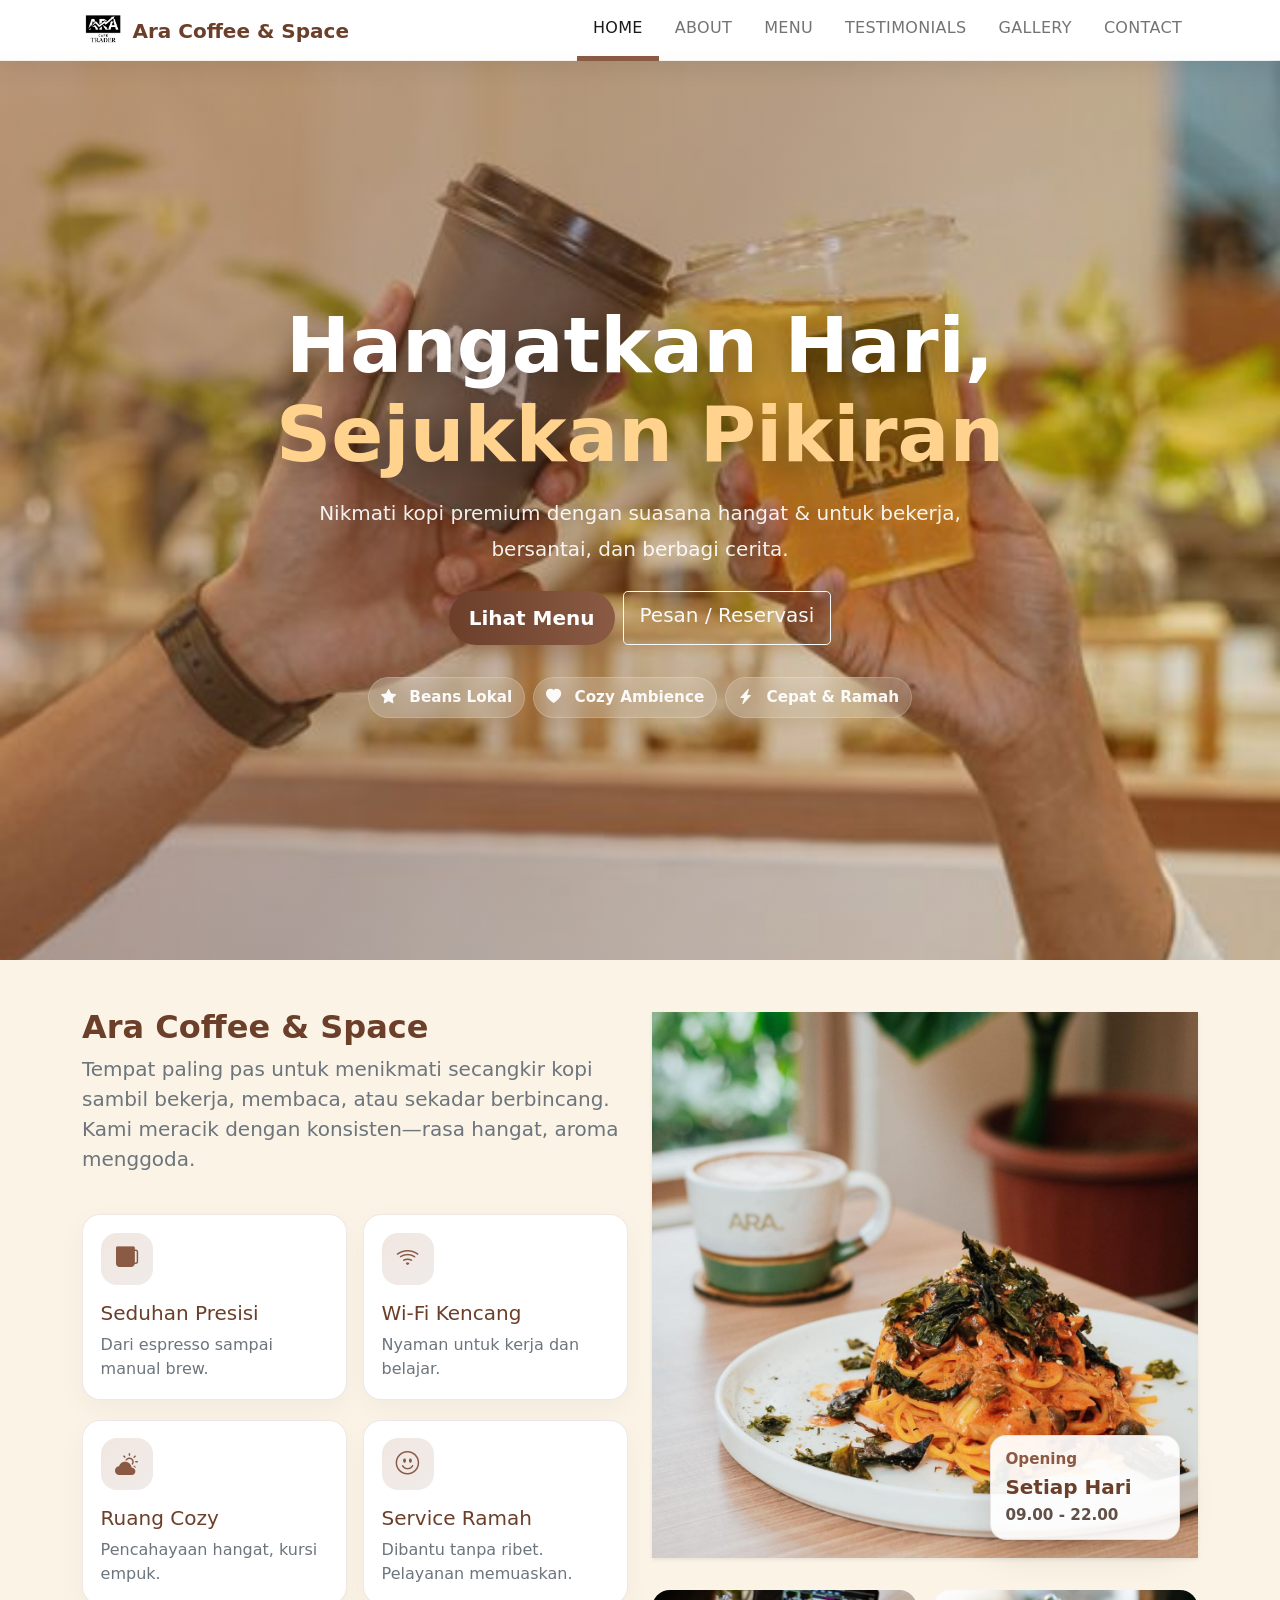
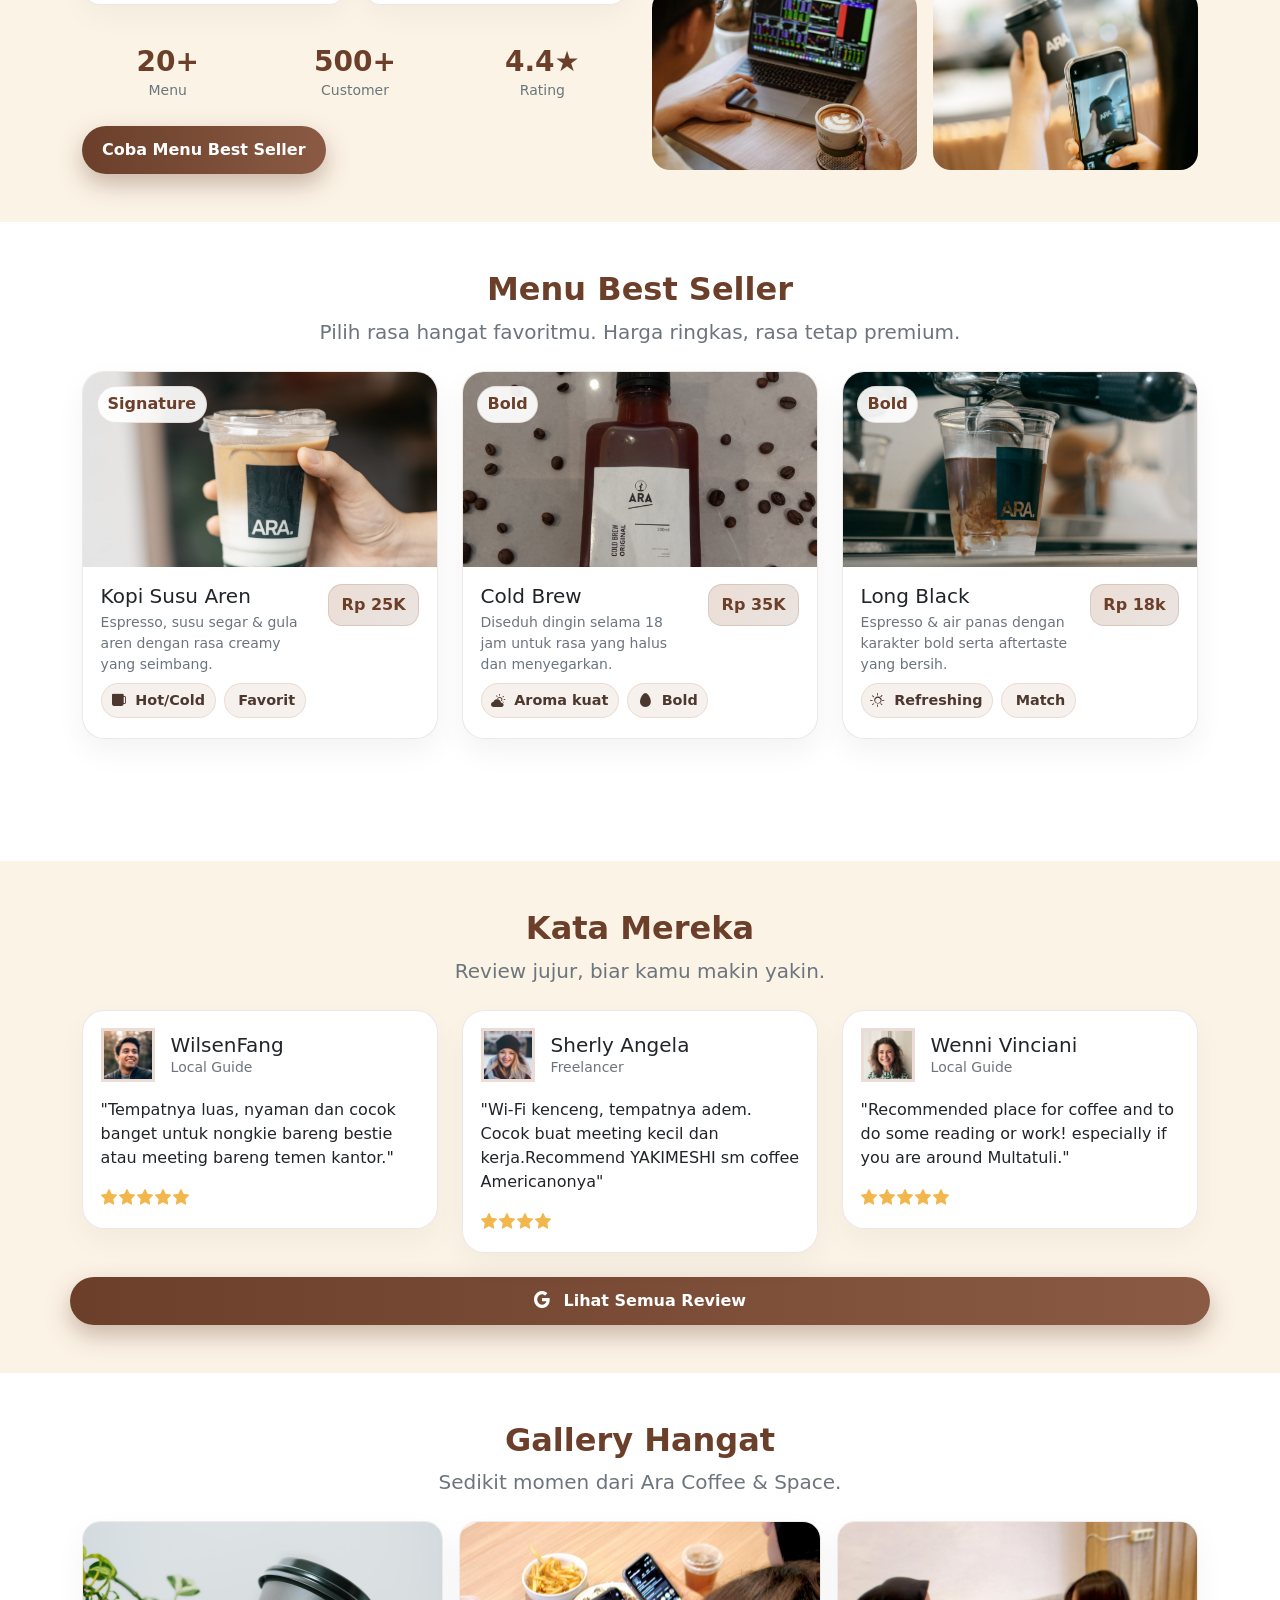
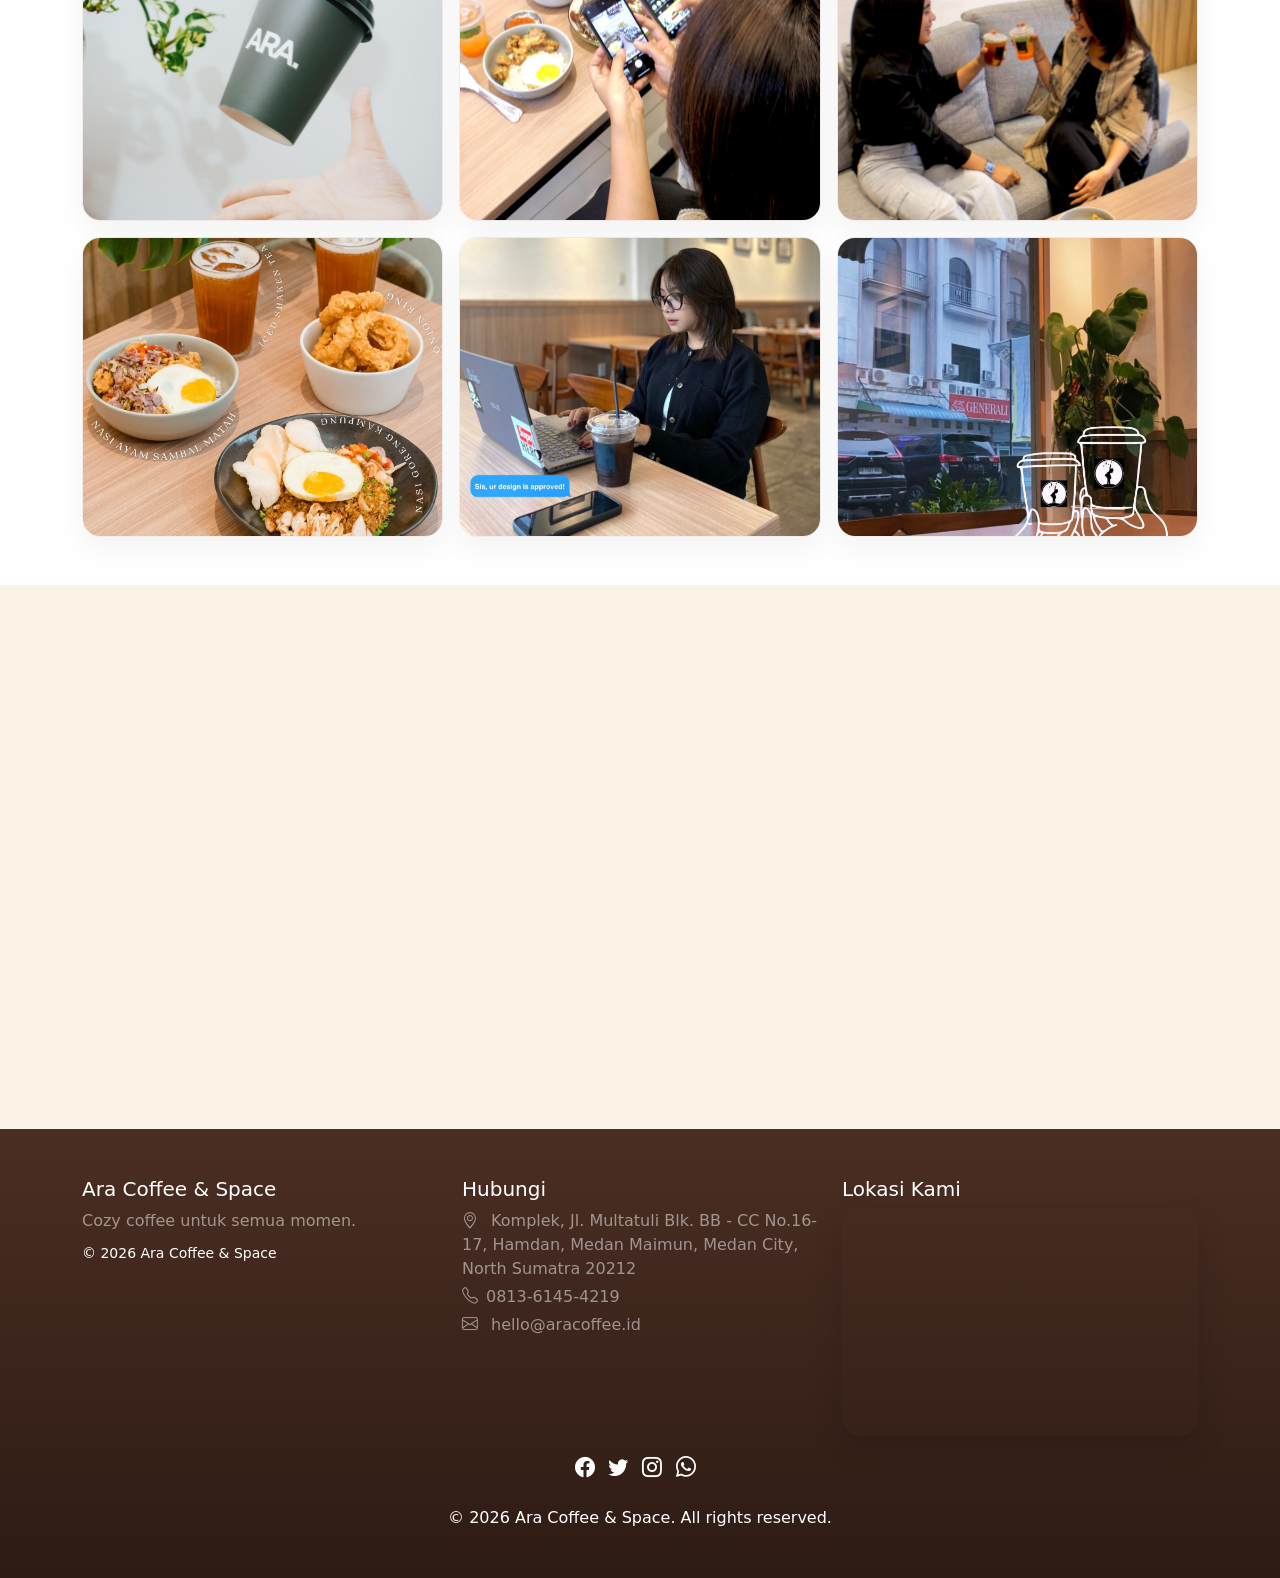
==== index.html @ 76cd6b34 "Initial commit" ====
<!DOCTYPE html>
<html lang="id">
<head>
  <meta charset="UTF-8" />
  <meta name="viewport" content="width=device-width, initial-scale=1.0" />
  <title>Ara Coffee & Space | Cozy Coffee & Space</title>

  <link rel="stylesheet" href="css/bootstrap.css" />
  <link rel="stylesheet" href="css/style.css" />
  <link rel="icon" href="img/logo.jpeg" type="image/png" />
  <link rel="stylesheet" href="font/bootstrap-icons.css" />
  <link rel="stylesheet" href="css/aos.css" />
</head>

<body data-bs-spy="scroll" data-bs-target="#navbarNav" data-bs-offset="74" tabindex="0">
  <nav class="navbar navbar-expand-md navbar-light bg-light fixed-top py-2 py-md-0" id="main-navbar">
    <div class="container">
      <a class="navbar-brand d-flex align-items-center" href="#showcase">
        <img class="navbar-logo" src="img/logo.jpeg" alt="Ara Coffee & Space Logo" />
        <span class="navbar-brand-text ms-2">Ara Coffee &amp; Space</span>
      </a>


      <button
        class="navbar-toggler"
        type="button"
        data-bs-toggle="collapse"
        data-bs-target="#navbarNav"
        aria-controls="navbarNav"
        aria-expanded="false"
        aria-label="Toggle navigation"
      >
        <span class="navbar-toggler-icon"></span>
      </button>

      <div class="collapse navbar-collapse" id="navbarNav">
        <ul class="navbar-nav ms-auto">
          <li class="nav-item"><a class="nav-link p-3 active" href="#showcase">Home</a></li>
          <li class="nav-item"><a class="nav-link p-3" href="#about">About</a></li>
          <li class="nav-item"><a class="nav-link p-3" href="#menu">Menu</a></li>
          <li class="nav-item"><a class="nav-link p-3" href="#testimonials">Testimonials</a></li>
          <li class="nav-item"><a class="nav-link p-3" href="#gallery">Gallery</a></li>
          <li class="nav-item"><a class="nav-link p-3" href="#contact">Contact</a></li>
        </ul>
      </div>
    </div>
  </nav>

  <!-- HERO / SHOWCASE -->
  <section id="showcase" class="py-5" style="margin-top: 60px;">
    <div class="dark-overlay warm-overlay"></div>
    <div class="container position-relative">
      <div class="row justify-content-center">
        <div class="col-12 col-lg-9 text-center text-white">
          <h1 class="display hero-title" data-aos="fade-up" data-aos-delay="20">
            Hangatkan Hari, <span class="hero-accent">Sejukkan Pikiran</span>
          </h1>
          <p class="lead hero-subtitle" data-aos="fade-up" data-aos-delay="140">
            Nikmati kopi premium dengan suasana hangat &amp; untuk bekerja, bersantai, dan berbagi cerita.
          </p>

          <div class="d-flex flex-column flex-sm-row gap-2 justify-content-center mt-4" data-aos="fade-up" data-aos-delay="220">
            <a href="#menu" class="btn btn-coffee btn-lg">Lihat Menu</a>
            <a href="#contact" class="btn btn-outline-light btn-lg">Pesan / Reservasi</a>
          </div>

          <div class="mt-4 hero-badges d-flex flex-wrap justify-content-center gap-2" data-aos="fade-up" data-aos-delay="320">
            <span class="coffee-pill"><i class="bi bi-star-fill me-2"></i> Beans Lokal</span>
            <span class="coffee-pill"><i class="bi bi-heart-fill me-2"></i> Cozy Ambience</span>
            <span class="coffee-pill"><i class="bi bi-lightning-charge-fill me-2"></i> Cepat &amp; Ramah</span>
          </div>
        </div>
      </div>
    </div>
  </section>

  <!-- ABOUT / CHOOSE US -->
  <section id="about" class="py-5 bg-cream text-brown" aria-label="About">
    <div class="container">
      <div class="row align-items-center g-4">
        <div class="col-lg-6" data-aos="fade-right">
          <h2 class="section-title">Ara Coffee &amp; Space</h2>
          <p class="lead text-muted">
            Tempat paling pas untuk menikmati secangkir kopi sambil bekerja, membaca, atau sekadar berbincang.
            Kami meracik dengan konsisten—rasa hangat, aroma menggoda.
          </p>

          <div class="row mt-4 g-3">
            <div class="col-sm-6">
              <div class="feature-card" >
                <div class="feature-icon"><i class="bi bi-cup-fill"></i></div>
                <h5 class="mt-3">Seduhan Presisi</h5>
                <p class="mb-0 text-muted">Dari espresso sampai manual brew.</p>
              </div>
            </div>
            <div class="col-sm-6">
              <div class="feature-card">
                <div class="feature-icon"><i class="bi bi-wifi"></i></div>
                <h5 class="mt-3">Wi-Fi Kencang</h5>
                <p class="mb-0 text-muted">Nyaman untuk kerja dan belajar.</p>
              </div>
            </div>
          </div>

          <div class="row g-3 mt-1">
            <div class="col-sm-6">
              <div class="feature-card">
                <div class="feature-icon"><i class="bi bi-cloud-sun-fill"></i></div>
                <h5 class="mt-3">Ruang Cozy</h5>
                <p class="mb-0 text-muted">Pencahayaan hangat, kursi empuk.</p>
              </div>
            </div>
            <div class="col-sm-6">
              <div class="feature-card">
                <div class="feature-icon"><i class="bi bi-emoji-smile"></i></div>
                <h5 class="mt-3">Service Ramah</h5>
                <p class="mb-0 text-muted">Dibantu tanpa ribet. Pelayanan memuaskan.</p>
              </div>
            </div>
          </div>

          <div class="row text-center mt-4 g-3">
            <div class="col-4">
              <h3 class="fw-bold text-brown mb-0">20+</h3>
                <small class="text-muted">Menu</small>
          </div>

          <div class="col-4">
            <h3 class="fw-bold text-brown mb-0">500+</h3>
              <small class="text-muted">Customer</small>
          </div>

          <div class="col-4">
            <h3 class="fw-bold text-brown mb-0">4.4★</h3>
              <small class="text-muted">Rating</small>
          </div>
          </div>

          <div class="mt-4">
            <a href="#menu" class="btn btn-coffee">Coba Menu Best Seller</a>
          </div>
        </div>

        <div class="col-lg-6" data-aos="fade-left">
          <div class="about-media">
            <img src="img/image4.jpeg" class="img-fluid rounded-4 shadow-sm" alt="Kopi dan suasana cozy" />
            <div class="about-badge">
              <div class="about-badge-top">Opening</div>
              <div class="about-badge-mid">Setiap Hari</div>
              <div class="about-badge-bottom">09.00 - 22.00</div>
            </div>
          </div>

          <div class="row mt-3 g-3">
            <div class="col-6">
              <img src="img/image2.jpeg" class="img-fluid rounded-4 about-thumb" alt="Espresso" />
          </div>

          <div class="col-6">
            <img src="img/image3.jpeg" class="img-fluid rounded-4 about-thumb" alt="Ruang nyaman" />
          </div>  
        </div>
      </div>
    </div>
  </section>

  <!-- MENU -->
  <section id="menu" class="py-5 bg-white" aria-label="Menu">
    <div class="container">
      <div class="row text-center mb-4">
        <div class="col">
          <h2 class="section-title">Menu Best Seller</h2>
          <p class="lead text-muted mb-0">
            Pilih rasa hangat favoritmu. Harga ringkas, rasa tetap premium.
          </p>
        </div>
      </div>

      <div class="row g-4">
        <div class="col-md-6 col-lg-4" data-aos="fade-up">
          <div class="menu-card">
            <div class="menu-img">
              <img src="img/menu1.jpeg" alt="Signature Latte" />
              <span class="menu-tag">Signature</span>
            </div>
            <div class="menu-body">
              <div class="d-flex justify-content-between align-items-start gap-3">
                <div>
                  <h5 class="mb-1">Kopi Susu Aren</h5>
                  <p class="small text-muted mb-2">Espresso, susu segar & gula aren dengan rasa creamy yang seimbang.</p>
                </div>
                <div class="menu-price">Rp 25K</div>
              </div>
              <div class="d-flex gap-2 flex-wrap">
                <span class="coffee-chip"><i class="bi bi-cup-fill me-1"></i> Hot/Cold</span>
                <span class="coffee-chip"><i class="bi bi-sparkles me-1"></i> Favorit</span>
              </div>
            </div>
          </div>
        </div>

        <div class="col-md-6 col-lg-4" data-aos="fade-up" data-aos-delay="80">
          <div class="menu-card">
            <div class="menu-img">
              <img src="img/menu2.jpeg" alt="Caramel Macchiato" />
              <span class="menu-tag">Bold</span>
            </div>
            <div class="menu-body">
              <div class="d-flex justify-content-between align-items-start gap-3">
                <div>
                  <h5 class="mb-1">Cold Brew</h5>
                  <p class="small text-muted mb-2">Diseduh dingin selama 18 jam untuk rasa yang halus dan menyegarkan.</p>
                </div>
                <div class="menu-price">Rp 35K</div>
              </div>
              <div class="d-flex gap-2 flex-wrap">
                <span class="coffee-chip"><i class="bi bi-cloud-sun-fill me-1"></i> Aroma kuat</span>
                <span class="coffee-chip"><i class="bi bi-egg-fill me-1"></i> Bold</span>
              </div>
            </div>
          </div>
        </div>

        <div class="col-md-6 col-lg-4" data-aos="fade-up" data-aos-delay="160">
          <div class="menu-card">
            <div class="menu-img">
              <img src="img/menu3.jpeg" alt="Tropical Iced Coffee" />
              <span class="menu-tag">Bold</span>
            </div>
            <div class="menu-body">
              <div class="d-flex justify-content-between align-items-start gap-3">
                <div>
                  <h5 class="mb-1">Long Black</h5>
                  <p class="small text-muted mb-2">Espresso & air panas dengan karakter bold serta aftertaste yang bersih.</p>
                </div>
                <div class="menu-price">Rp 18k</div>
              </div>
              <div class="d-flex gap-2 flex-wrap">
                <span class="coffee-chip"><i class="bi bi-sun me-1"></i> Refreshing</span>
                <span class="coffee-chip"><i class="bi bi-ice-cream-fill me-1"></i> Match</span>
              </div>
            </div>
          </div>
        </div>
      </div>

      <div class="row mt-4">
        <div class="col text-center">
          <a href="#contact" class="btn btn-coffee-outline">Tanya Stok Hari Ini <i class="bi bi-arrow-right ms-2"></i></a>
        </div>
      </div>
    </div>
  </section>

  <!-- TESTIMONIALS -->
  <section id="testimonials" class="py-5 bg-cream" aria-label="Testimonials">
    <div class="container">
      <div class="row text-center mb-4">
        <div class="col">
          <h2 class="section-title">Kata Mereka</h2>
          <p class="lead text-muted mb-0">Review jujur, biar kamu makin yakin.</p>
        </div>
      </div>

      <div class="row g-4">
        <div class="col-md-6 col-lg-4" data-aos="fade-up">
          <div class="testimonial-card">
            <div class="d-flex align-items-center gap-3">
              <img src="img/people1.jpg" class="testimonial-avatar" alt="Customer" />
              <div>
                <h5 class="mb-0">WilsenFang</h5>
                <div class="small text-muted">Local Guide</div>
              </div>
            </div>
            <p class="mt-3 mb-0">"Tempatnya luas, nyaman dan cocok banget untuk nongkie bareng bestie atau meeting bareng temen kantor."</p>
            <div class="rating mt-3" aria-label="Rating 5">
              <i class="bi bi-star-fill"></i><i class="bi bi-star-fill"></i><i class="bi bi-star-fill"></i><i class="bi bi-star-fill"></i><i class="bi bi-star-fill"></i>
            </div>
          </div>
        </div>

        <div class="col-md-6 col-lg-4" data-aos="fade-up" data-aos-delay="80">
          <div class="testimonial-card">
            <div class="d-flex align-items-center gap-3">
              <img src="img/people2.jpg" class="testimonial-avatar" alt="Customer" />
              <div>
                <h5 class="mb-0">Sherly Angela</h5>
                <div class="small text-muted">Freelancer</div>
              </div>
            </div>
            <p class="mt-3 mb-0">"Wi-Fi kenceng, tempatnya adem. Cocok buat meeting kecil dan kerja.Recommend YAKIMESHI sm coffee Americanonya"</p>
            <div class="rating mt-3" aria-label="Rating 5">
              <i class="bi bi-star-fill"></i><i class="bi bi-star-fill"></i><i class="bi bi-star-fill"></i><i class="bi bi-star-fill"></i>
            </div>
          </div>
        </div>

        <div class="col-md-6 col-lg-4" data-aos="fade-up" data-aos-delay="160">
          <div class="testimonial-card">
            <div class="d-flex align-items-center gap-3">
              <img src="img/people3.jpg" class="testimonial-avatar" alt="Customer" />
              <div>
                <h5 class="mb-0">Wenni Vinciani</h5>
                <div class="small text-muted">Local Guide</div>
              </div>
            </div>
            <p class="mt-3 mb-0">"Recommended place for coffee and to do some reading or work! especially if you are around Multatuli."</p>
            <div class="rating mt-3" aria-label="Rating 5">
              <i class="bi bi-star-fill"></i><i class="bi bi-star-fill"></i><i class="bi bi-star-fill"></i><i class="bi bi-star-fill"></i><i class="bi bi-star-fill"></i>
            </div>
          </div>
        </div>

        <a href="LINK_GOOGLE_MAPS" target="_blank" class="btn btn-coffee">
    <i class="bi bi-google me-2"></i>
    Lihat Semua Review
</a>
      </div>
    </div>
  </section>

  <!-- GALLERY -->
  <section id="gallery" class="py-5 bg-white" aria-label="Gallery">
    <div class="container">
      <div class="row text-center mb-4">
        <div class="col">
          <h2 class="section-title">Gallery Hangat</h2>
          <p class="lead text-muted mb-0">Sedikit momen dari Ara Coffee &amp; Space.</p>
        </div>
      </div>

      <div class="row g-3">
        <div class="col-6 col-md-4" data-aos="zoom-in"><img src="img/gallery1.jpg" class="img-fluid gallery-img" alt="Gallery 1" /></div>
        <div class="col-6 col-md-4" data-aos="zoom-in" data-aos-delay="80"><img src="img/gallery2.jpg" class="img-fluid gallery-img" alt="Gallery 2" /></div>
        <div class="col-6 col-md-4" data-aos="zoom-in" data-aos-delay="160"><img src="img/gallery3.jpg" class="img-fluid gallery-img" alt="Gallery 3" /></div>
        <div class="col-6 col-md-4" data-aos="zoom-in"><img src="img/gallery4.jpg" class="img-fluid gallery-img" alt="Gallery 4" /></div>
        <div class="col-6 col-md-4" data-aos="zoom-in" data-aos-delay="80"><img src="img/gallery5.jpg" class="img-fluid gallery-img" alt="Gallery 5" /></div>
        <div class="col-6 col-md-4" data-aos="zoom-in" data-aos-delay="160"><img src="img/gallery6.jpg" class="img-fluid gallery-img" alt="Gallery 6" /></div>
      </div>
    </div>
  </section>

  <!-- CONTACT -->
  <section id="contact" class="py-5 bg-cream" aria-label="Contact">
    <div class="container">
      <div class="row g-4 align-items-center">
        <div class="col-lg-6" data-aos="fade-right">
          <h2 class="section-title">Reservasi &amp; Pesan</h2>
          <p class="lead text-muted">
            Isi form singkat di bawah. Tim kami akan menghubungi kamu untuk konfirmasi pesanan.
          </p>

          <div class="contact-list mt-4">
            <div class="contact-item"><i class="bi bi-geo-alt-fill me-2"></i> Komplek, Jl. Multatuli Blk. BB - CC No.16-17, Hamdan, Medan Maimun, Medan City, North Sumatra 20212</div>
            <div class="contact-item"><i class="bi bi-telephone-fill me-2"></i> 0813-6145-4219</div>
            <div class="contact-item"><i class="bi bi-envelope-fill me-2"></i> hello@aracoffee.id</div>
          </div>

          <div class="mt-4">
            <a href="#" class="btn btn-coffee"><i class="bi bi-whatsapp me-2"></i> Chat via WhatsApp</a>
          </div>
        </div>

        <div class="col-lg-6" data-aos="fade-left">
          <div class="contact-card p-4 p-md-5">
            <form onsubmit="event.preventDefault(); alert('Permintaan terkirim! (Demo)');">
              <div class="row g-3">
                <div class="col-md-6">
                  <label class="form-label" for="name">Nama</label>
                  <input class="form-control" id="name" type="text" placeholder="Nama lengkap" required />
                </div>
                <div class="col-md-6">
                  <label class="form-label" for="phone">No. HP</label>
                  <input class="form-control" id="phone" type="tel" placeholder="08xxxxxxxx" required />
                </div>
                <div class="col-12">
                  <label class="form-label" for="message">Pesan</label>
                  <textarea class="form-control" id="message" rows="4" placeholder="Mau pesan apa? (contoh: 2 Iced Coffee + 1 Latte)" required></textarea>
                </div>
                <div class="col-12 d-grid">
                  <button class="btn btn-coffee" type="submit">Kirim Permintaan</button>
                </div>
                <div class="col-12">
                  <div class="small text-muted">
                    Dengan mengirim form, kamu menyetujui konfirmasi melalui telepon/WA.
                  </div>
                </div>
              </div>
            </form>
          </div>
        </div>
      </div>
    </div>
  </section>

  <!-- FOOTER -->
  <footer id="main-footer" class="text-white text-center py-5">
    <div class="container">
      <div class="row">
        <div class="text-md-start col-md-4 me-auto">
          <h5 class="mb-2">Ara Coffee &amp; Space</h5>
          <p class="mb-2 text-white-50">Cozy coffee untuk semua momen.</p>
          <small>&copy; 2026 Ara Coffee &amp; Space</small>
        </div>

        <div class="text-md-start col-md-4 mt-4 mt-md-0">
          <h5 class="mb-2">Hubungi</h5>
          <p class="mb-1 text-white-50"><i class="bi bi-geo-alt me-2"></i> Komplek, Jl. Multatuli Blk. BB - CC No.16-17, Hamdan, Medan Maimun, Medan City, North Sumatra 20212</p>
          <p class="mb-1 text-white-50"><i class="bi bi-telephone me-2"></i>0813-6145-4219</p>
          <p class="mb-0 text-white-50"><i class="bi bi-envelope me-2"></i> hello@aracoffee.id</p>
        </div>

        <div class="text-md-start col-md-4 mt-4 mt-md-0">
          <h5 class="mb-2">Lokasi Kami</h5>
        <div class="footer-map">
          <iframe src="https://www.google.com/maps/embed?pb=!1m14!1m8!1m3!1d3982.0533859078732!2d98.6820838!3d3.5752007!3m2!1i1024!2i768!4f13.1!3m3!1m2!1s0x303131276dc8e4af%3A0x5c8fc53646486e07!2sARA%20Coffee%20by%20Sucor%20Sekuritas!5e0!3m2!1sen!2sid!4v1783441939118!5m2!1sen!2sid" width="600" height="450" style="border:0;" allowfullscreen="" loading="lazy" referrerpolicy="strict-origin-when-cross-origin"></iframe>
        </div>
        </div>

        <div class="col-12 pt-3">
          <a href="#" class="text-white text-decoration-none me-2" aria-label="Facebook"><i class="bi-facebook fs-5 bi"></i></a>
          <a href="#" class="text-white text-decoration-none me-2" aria-label="Twitter"><i class="bi-twitter fs-5 bi"></i></a>
          <a href="#" class="text-white text-decoration-none me-2" aria-label="Instagram"><i class="bi-instagram fs-5 bi"></i></a>
          <a href="#" class="text-white text-decoration-none me-2" aria-label="WhatsApp"><i class="bi-whatsapp fs-5 bi"></i></a>
        </div>

        <p class="mb-0 mt-4">&copy; 2026 Ara Coffee &amp; Space. All rights reserved.</p>
      </div>
    </div>
  </footer>

  <script src="js/bootstrap.bundle.js"></script>
  <script src="js/aos.js"></script>
  <script>
    AOS.init({
      duration: 900,
      once: true
    });
  </script>
</body>
</html>
---- css/style.css ----
/*-- NAVBAR --*/
#main-navbar{
  background: rgba(255, 255, 255, 0.75) !important;
  backdrop-filter: blur(8px);
  box-shadow: 0 6px 25px rgba(0,0,0,0.08);
}

#main-navbar .nav-link{
  border-bottom: 5px solid transparent;
  text-transform: uppercase;
  letter-spacing: .02em;
}


#main-navbar a:hover, #main-navbar .active{
  border-bottom-color: #8a5a44;
  transition: border-color 350ms ease;
}

/* logo di kiri navbar */
#main-navbar .navbar-logo{
  height: 42px;
  width: auto;
  object-fit: contain;
}

#main-navbar .navbar-brand{
  border-bottom: 0 !important;
  text-transform: none;
  letter-spacing: 0;
}

#main-navbar .navbar-brand-text{
  font-weight: 900;
  color: #6b3f2a;
  line-height: 1;
}

/*-- THEME TOKO KOPI (COZY BROWN / CREAM) --*/
:root{

  --cream: #fbf3e6;
  --cream-2: #fff7ea;
  --brown: #6b3f2a;
  --brown-2: #8a5a44;
  --brown-3: #b07a57;
  --coffee: #3a2419;
}

/* Ukurran h1 atau judul */
.hero-title{
  font-size: clamp(2.8rem, 6vw, 4.8rem);
  font-weight: 900;
  line-height: 1.15;
  margin-bottom: 1rem;
}

/* ukuran subtitle */
.hero-subtitle{
  font-size: 1.25rem;
  max-width: 650px;
  margin-bottom: 2rem;
  line-height: 1.8;
}

.hero-badges{
  margin-top: 2rem !important;
}
/*-- SHOWCASE --*/
#showcase{
  background: url('../img/hero1.jpeg') center center/cover no-repeat;
  position: relative;
  min-height: 100vh;
  display: flex;
  align-items: center;
  padding-top: 170px;
  background-size: cover;
  background-attachment: fixed;
  background-repeat: no-repeat;
  animation: zoomHero 18s ease-in-out infinite alternate;
}

@keyframes zoomHero{
  from{
    background-size: 100% auto;
  }
  to{
    background-size: 110% auto;
  }
}

.dark-overlay{
  background-color: rgba(0, 0, 0, 0.55),rgba(0, 0, 0, 0.45);
  position: absolute;
  top: 0;
  left: 0;
  width: 100%;
  
  inset: 0;
}

.warm-overlay{
  /* overlay hangat di atas dark overlay */
  background: linear-gradient(
    120deg,
    rgba(176, 122, 87, 0.55) 0%,
    rgba(107, 63, 42, 0.35) 45%,
    rgba(0,0,0,0) 100%
  );
  position: absolute;
  inset: 0;
  top: 0;
  left: 0;
  width: 100%;
}

.hero-title{
  text-shadow: 0 10px 30px rgba(0,0,0,0.35);
  font-weight: 800;
}

.hero-accent{
  color: #ffd28d;
}

.hero-subtitle{
  max-width: 720px;
  margin: 0 auto;
  color: rgba(255,255,255,0.92);
}

.btn-coffee{
  background: linear-gradient(90deg, var(--brown) 0%, var(--brown-2) 100%);
  border: none;
  color: #fff;
  font-weight: 700;
  border-radius: 999px;
  padding: .75rem 1.25rem;
  box-shadow: 0 10px 25px rgba(107, 63, 42, 0.35);
  transition: .3s;
}
.btn-coffee:hover{
  filter: brightness(1.25);
  color: #fff;
  transform: translateY(-3px);
  box-shadow: 0 15px 35px rgba(0, 0, 0, 0.25);
}

.btn-coffee-outline{
  border-radius: 999px;
  border: 1.5px solid rgba(255,255,255,0.75);
  color: #fff;
  font-weight: 700;
  padding: .75rem 1.25rem;
}

.coffee-pill{
  background: rgba(255,255,255,0.18);
  border: 1px solid rgba(255,255,255,0.18);
  padding: .5rem .75rem;
  border-radius: 999px;
  backdrop-filter: blur(12px);
  color: rgba(255,255,255,0.95);
  font-weight: 600;
  font-size: .95rem;
}

.about-stat h3{
    font-size:2rem;
    font-weight:900;
}

.about-thumb{
    width: 100%;
    height: 180px;      /* Sesuaikan tinggi yang diinginkan */
    object-fit: cover;
    border-radius: 18px;
}

/*-- GLOBAL SECTION STYLE --*/
.section-title{
  color: var(--brown);
  font-weight: 800;
}

.bg-cream{
  background-color: var(--cream);
}

.text-brown{
  color: var(--brown);
}

.text-brown-2{
  color: var(--brown-2);
}

/*-- FEATURE / ABOUT CARDS --*/
.feature-card{
  background: #fff;
  border-radius: 18px;
  padding: 1.1rem;
  border: 1px solid rgba(107, 63, 42, 0.12);
  box-shadow: 0 10px 30px rgba(0,0,0,0.04);
  transition: transform 220ms ease, box-shadow 220ms ease;
}
.feature-card:hover{
  transform: translateY(-3px);
  box-shadow: 0 14px 40px rgba(0,0,0,0.06);
}

.feature-icon{
  width: 52px;
  height: 52px;
  border-radius: 16px;
  display: flex;
  align-items: center;
  justify-content: center;
  background: linear-gradient(135deg, rgba(176, 122, 87, 0.18), rgba(107, 63, 42, 0.10));
  color: var(--brown-2);
  font-size: 1.45rem;
}

/* about media badges */
.about-media{
  position: relative;
}

.about-badge{
  position: absolute;
  right: 18px;
  bottom: 18px;
  background: rgba(255,255,255,0.92);
  border: 1px solid rgba(107, 63, 42, 0.12);
  border-radius: 16px;
  padding: .75rem .9rem;
  box-shadow: 0 14px 35px rgba(0,0,0,0.10);
  width: 190px;
  margin-top: 2rem !important
}
.about-badge-top{
  font-weight: 800;
  color: var(--brown-2);
  font-size: .95rem;
}
.about-badge-mid{
  font-weight: 900;
  color: var(--brown);
  font-size: 1.25rem;
  margin-top: .1rem;
}
.about-badge-bottom{
  color: rgba(58, 36, 25, 0.8);
  font-weight: 700;
  margin-top: .15rem;
  font-size: .95rem;
}

/*-- MENU CARD --*/
.menu-card{
  background: #fff;
  border: 1px solid rgba(107, 63, 42, 0.12);
  border-radius: 22px;
  overflow: hidden;
  box-shadow: 0 12px 30px rgba(0,0,0,0.05);
  transition: transform 220ms ease, box-shadow 220ms ease;
  height: 100%;
}
.menu-card:hover{
  transform: translateY(-5px);
  box-shadow: 0 18px 50px rgba(0,0,0,0.08);
}

.menu-img{
  position: relative;
  overflow: hidden;
}

.menu-img img{
  width: 100%;
  height: 195px;
  object-fit: cover;
  display: block;
  transform: scale(1.02);
  transition: transform 300ms ease;
}
.menu-card:hover .menu-img img{
  transform: scale(1.08);
}

.menu-tag{
  position: absolute;
  top: 14px;
  left: 14px;
  background: rgba(255,255,255,0.92);
  border: 1px solid rgba(107, 63, 42, 0.12);
  color: var(--brown);
  font-weight: 900;
  padding: .35rem .6rem;
  border-radius: 999px;
}

.menu-body{
  padding: 1.1rem 1.1rem 1.25rem;
}

.menu-price{
  background: linear-gradient(135deg, rgba(176, 122, 87, 0.25), rgba(107, 63, 42, 0.14));
  border: 1px solid rgba(107, 63, 42, 0.15);
  border-radius: 14px;
  padding: .5rem .8rem;
  font-weight: 900;
  color: var(--brown);
  white-space: nowrap;
}

.coffee-chip{
  background: rgba(176, 122, 87, 0.10);
  border: 1px solid rgba(176, 122, 87, 0.18);
  color: rgba(58, 36, 25, 0.9);
  padding: .35rem .6rem;
  border-radius: 999px;
  font-weight: 700;
  font-size: .9rem;
}

/*-- TESTIMONIALS --*/
.testimonial-card{
  background: #fff;
  border-radius: 22px;
  border: 1px solid rgba(107, 63, 42, 0.12);
  padding: 1.1rem;
  box-shadow: 0 12px 30px rgba(0,0,0,0.04);
}

.testimonial-avatar{
  width: 54px;
  height: 54px;
  object-fit: cover;
  border: 3px solid rgba(176, 122, 87, 0.25);
}

.rating i{
  color: #f1b64c;
  margin-right: 2px;
}

/*-- GALLERY --*/
.gallery-img{
  display: grid;
  width: 100%;
  border-radius: 18px;
  box-shadow: 0 12px 30px rgba(0,0,0,0.05);
  border: 1px solid rgba(107, 63, 42, 0.10);
  height: 300px;
  object-fit: cover;
}

/*-- CONTACT --*/
.contact-list{
  display: grid;
  gap: .75rem;
}

.contact-item{
  background: #fff;
  border: 1px solid rgba(107, 63, 42, 0.12);
  border-radius: 16px;
  padding: .75rem 1rem;
  color: var(--brown);
  font-weight: 700;
}

.contact-card{
  background: #fff;
  border-radius: 22px;
  border: 1px solid rgba(107, 63, 42, 0.12);
  box-shadow: 0 12px 40px rgba(0,0,0,0.06);
}

footer{
    background:linear-gradient(180deg,#4b2e23 0%,#2d1b14 100%
    );
}

.footer-map{
    overflow:hidden;
    border-radius:18px;
    box-shadow:0 10px 30px rgba(0,0,0,.15);
}

.footer-map iframe{
    width:100%;
    height:220px;
    border:0;
}

/* Keep bootstrap container sizing for XXL */
@media (min-width: 1200px) {
  .container { max-width: 1140px; }
}
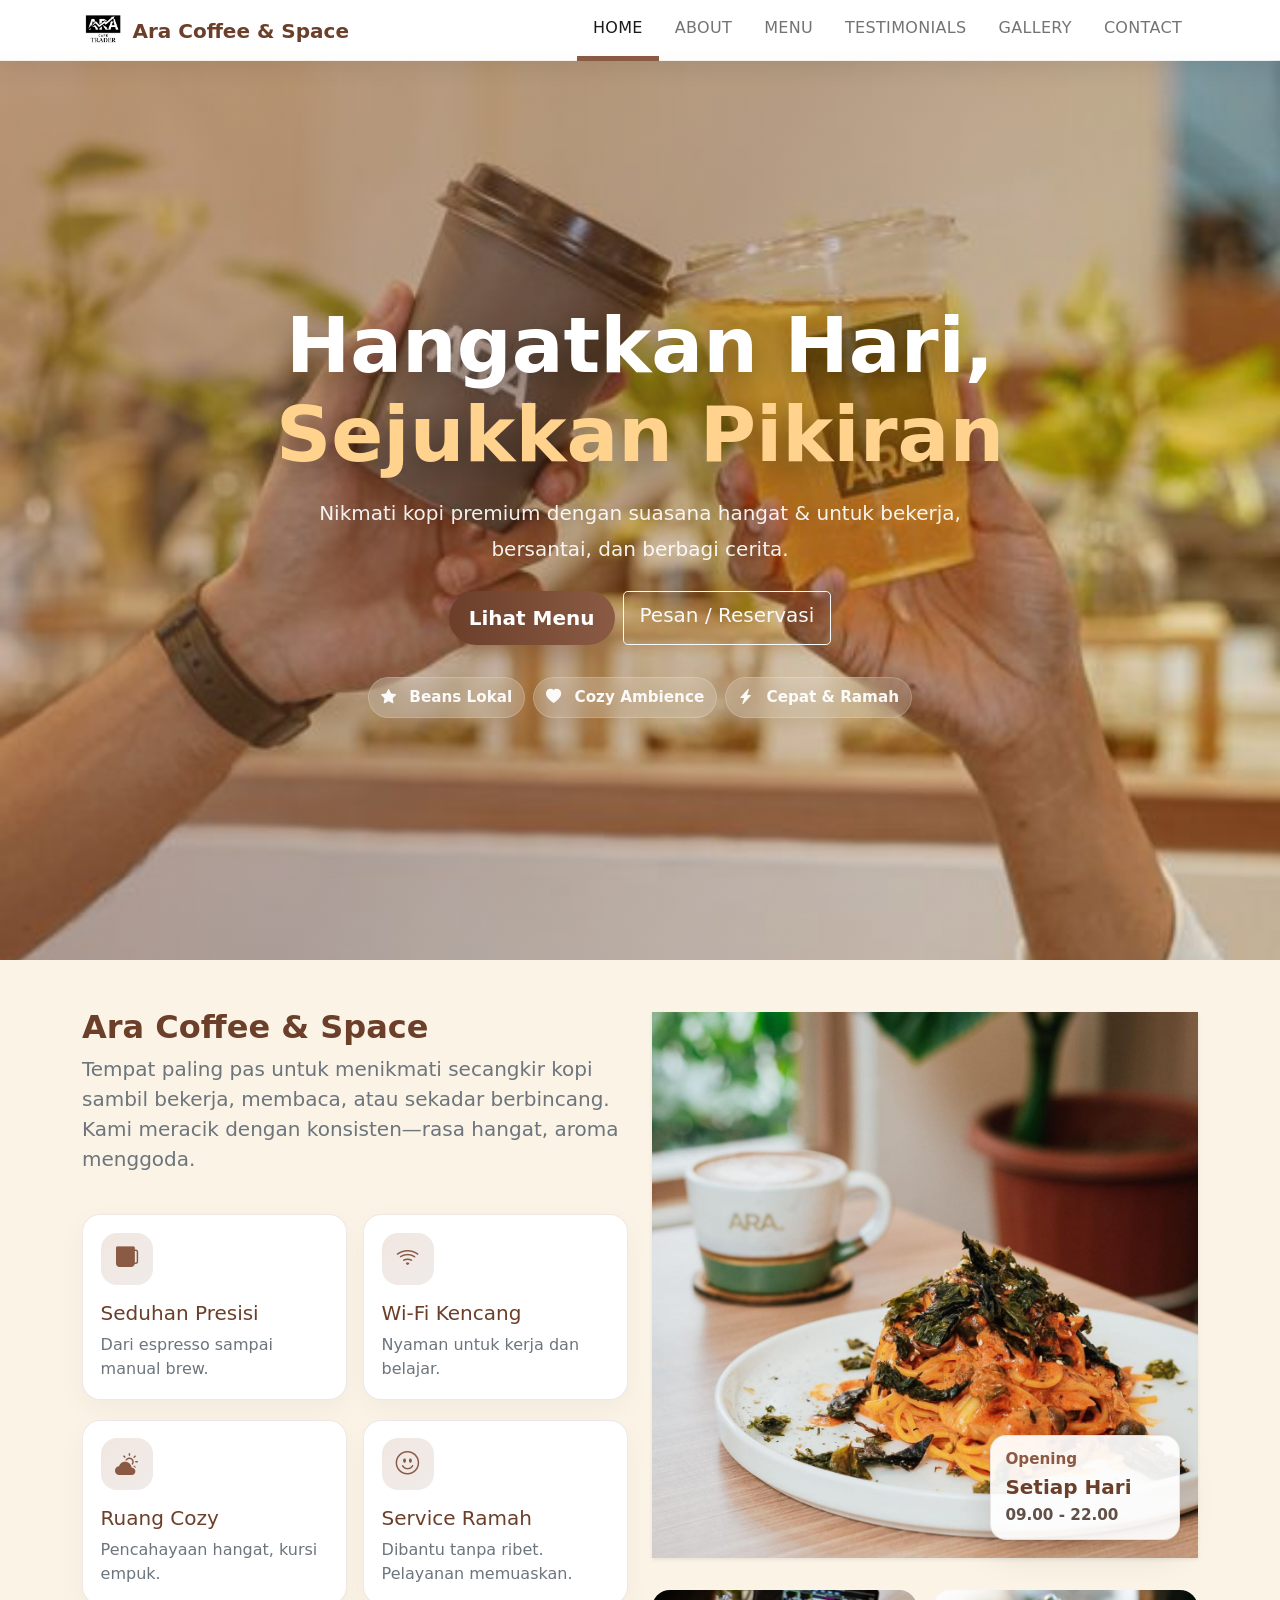
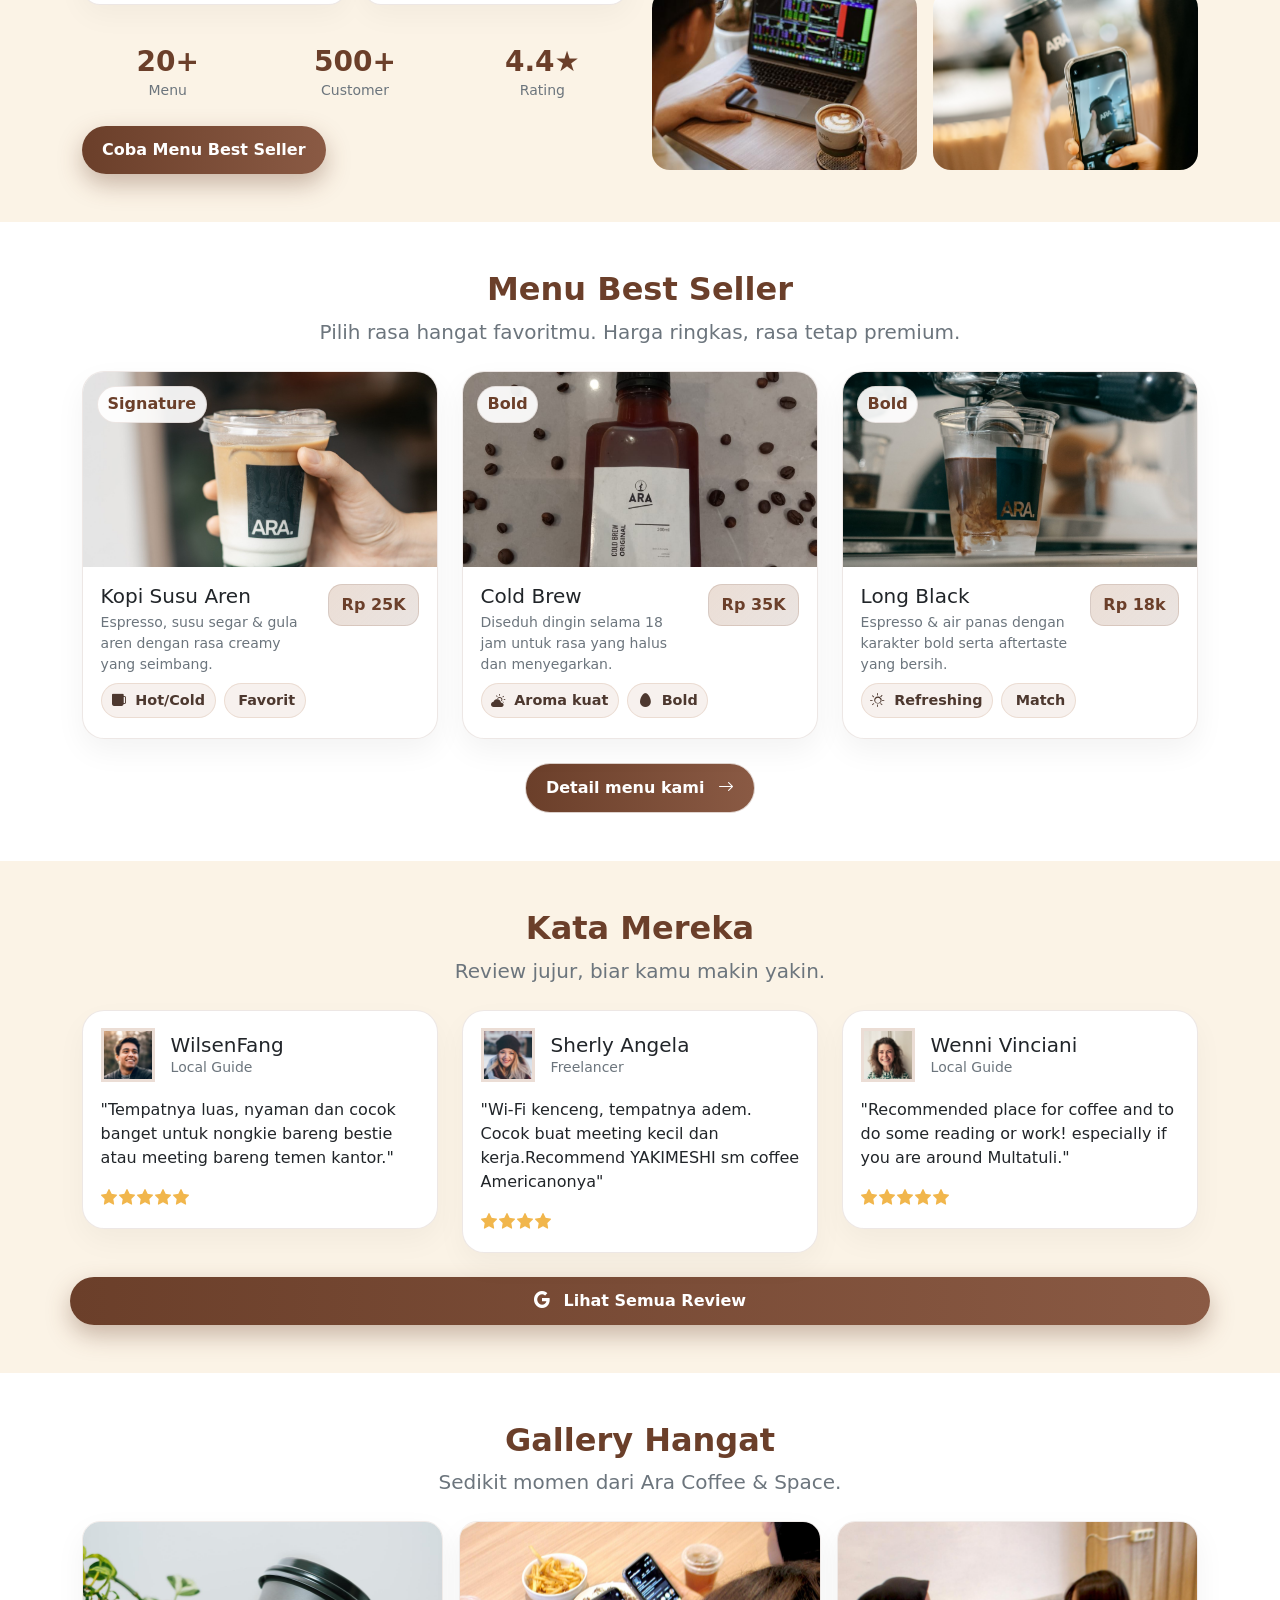
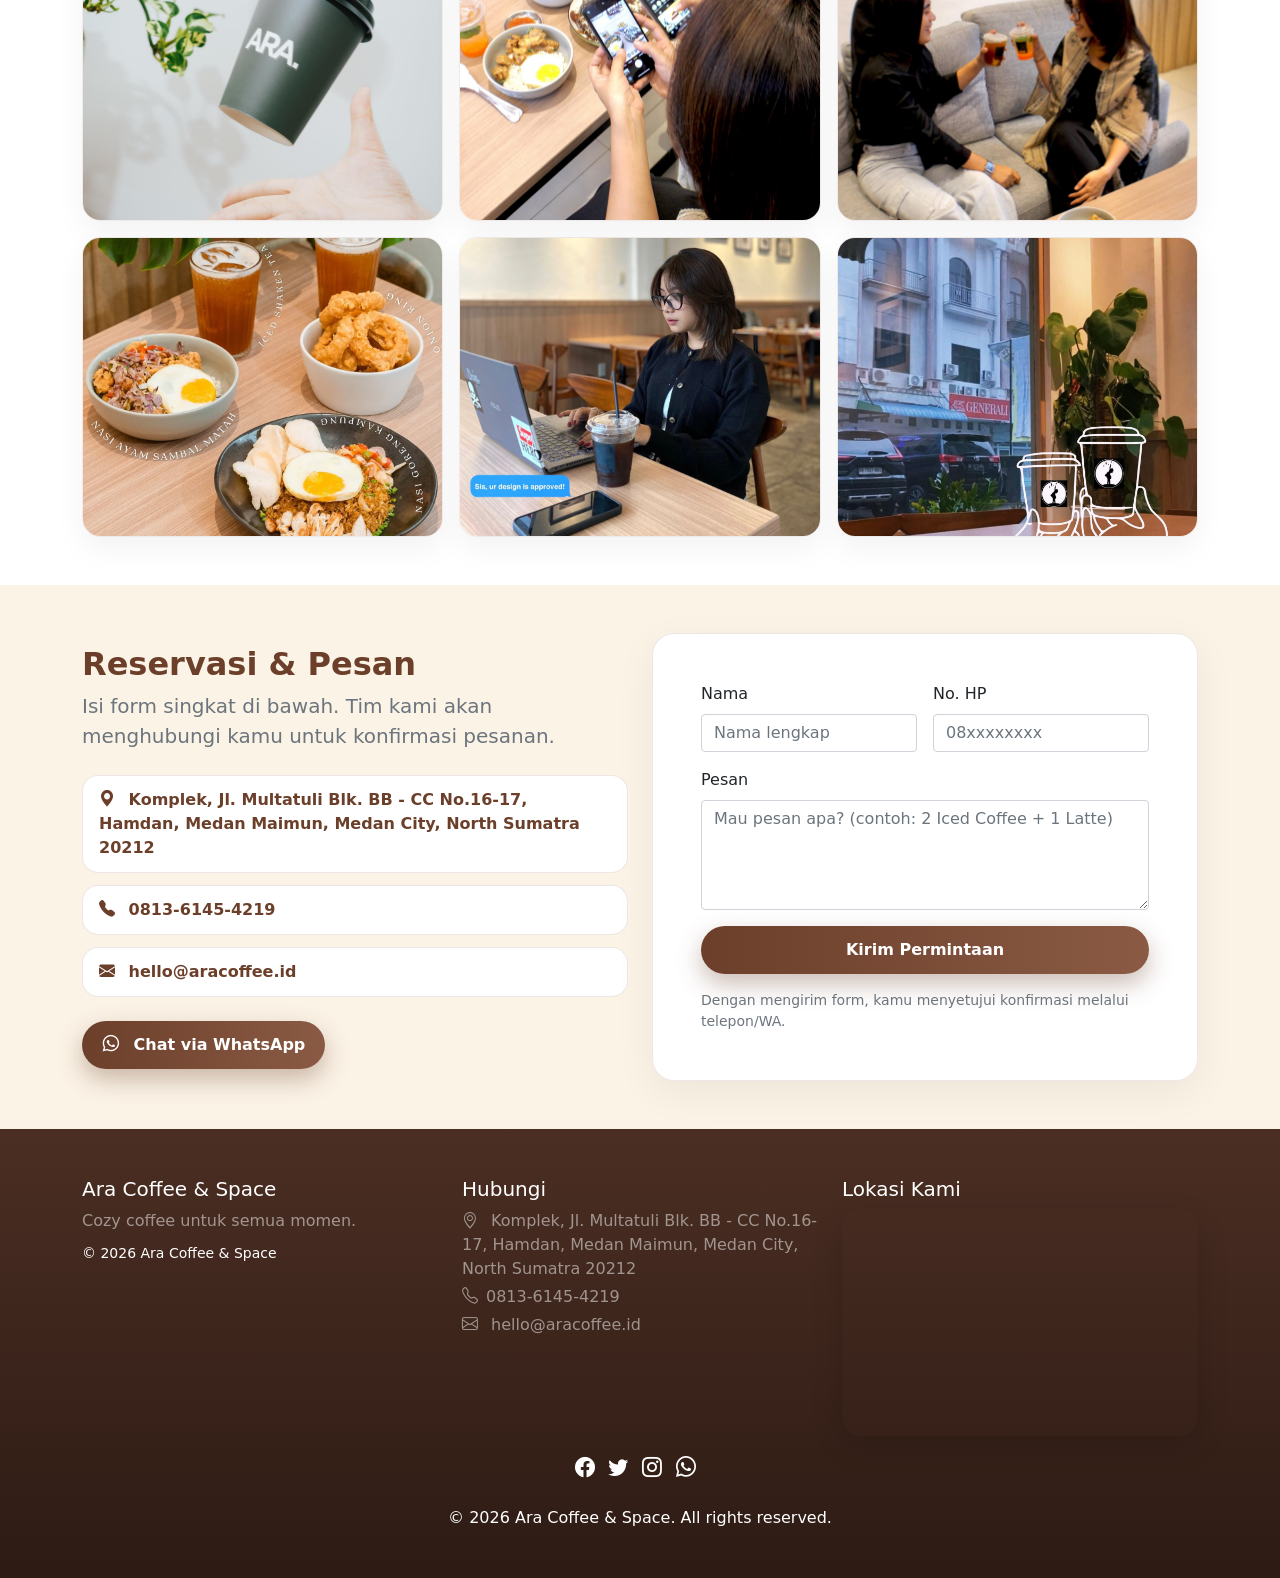
==== commit 2735359a: "Change button link to menu details" ====
--- a/index.html
+++ b/index.html
@@ -246,7 +246,7 @@
 
       <div class="row mt-4">
         <div class="col text-center">
-          <a href="#contact" class="btn btn-coffee-outline">Tanya Stok Hari Ini <i class="bi bi-arrow-right ms-2"></i></a>
+          <a href="menu.html" class="btn btn-coffee-outline">Detail menu kami <i class="bi bi-arrow-right ms-2"></i></a>
         </div>
       </div>
     </div>
--- a/css/style.css
+++ b/css/style.css
@@ -1,3 +1,14 @@
+*,
+*::before,
+*::after{
+    box-sizing:border-box;
+}
+
+html,
+body{
+    overflow-x:hidden;
+}
+
 /*-- NAVBAR --*/
 #main-navbar{
   background: rgba(255, 255, 255, 0.75) !important;
@@ -34,6 +45,26 @@
   font-weight: 900;
   color: #6b3f2a;
   line-height: 1;
+}
+
+@media (max-width:768px){
+
+    #main-navbar .navbar-brand-text{
+        font-size:1rem;
+    }
+
+    #main-navbar .navbar-logo{
+        height:34px;
+    }
+
+    .hero-title{
+        font-size:2.7rem;
+    }
+
+    .hero-subtitle{
+        font-size:1rem;
+    }
+
 }
 
 /*-- THEME TOKO KOPI (COZY BROWN / CREAM) --*/
@@ -74,10 +105,16 @@
   display: flex;
   align-items: center;
   padding-top: 170px;
-  background-size: cover;
-  background-attachment: fixed;
-  background-repeat: no-repeat;
+  background-attachment: scroll;
   animation: zoomHero 18s ease-in-out infinite alternate;
+}
+
+@media(min-width:992px){
+
+#showcase{
+    background-attachment:fixed;
+}
+
 }
 
 @keyframes zoomHero{
@@ -90,13 +127,12 @@
 }
 
 .dark-overlay{
-  background-color: rgba(0, 0, 0, 0.55),rgba(0, 0, 0, 0.45);
-  position: absolute;
-  top: 0;
-  left: 0;
-  width: 100%;
-  
-  inset: 0;
+    position:absolute;
+    inset:0;
+    background:linear-gradient(
+        rgba(0,0,0,.6),
+        rgba(0,0,0,.4)
+    );
 }
 
 .warm-overlay{
@@ -147,11 +183,19 @@
 }
 
 .btn-coffee-outline{
+  background: linear-gradient(90deg, var(--brown) 0%, var(--brown-2) 100%);
   border-radius: 999px;
   border: 1.5px solid rgba(255,255,255,0.75);
   color: #fff;
   font-weight: 700;
   padding: .75rem 1.25rem;
+}
+
+.btn-coffee-outline:hover{
+  filter: brightness(1.25);
+  color: #fff;
+  transform: translateY(-3px);
+  box-shadow: 0 15px 35px rgba(0, 0, 0, 0.25);
 }
 
 .coffee-pill{
@@ -399,4 +443,3 @@
 @media (min-width: 1200px) {
   .container { max-width: 1140px; }
 }
-
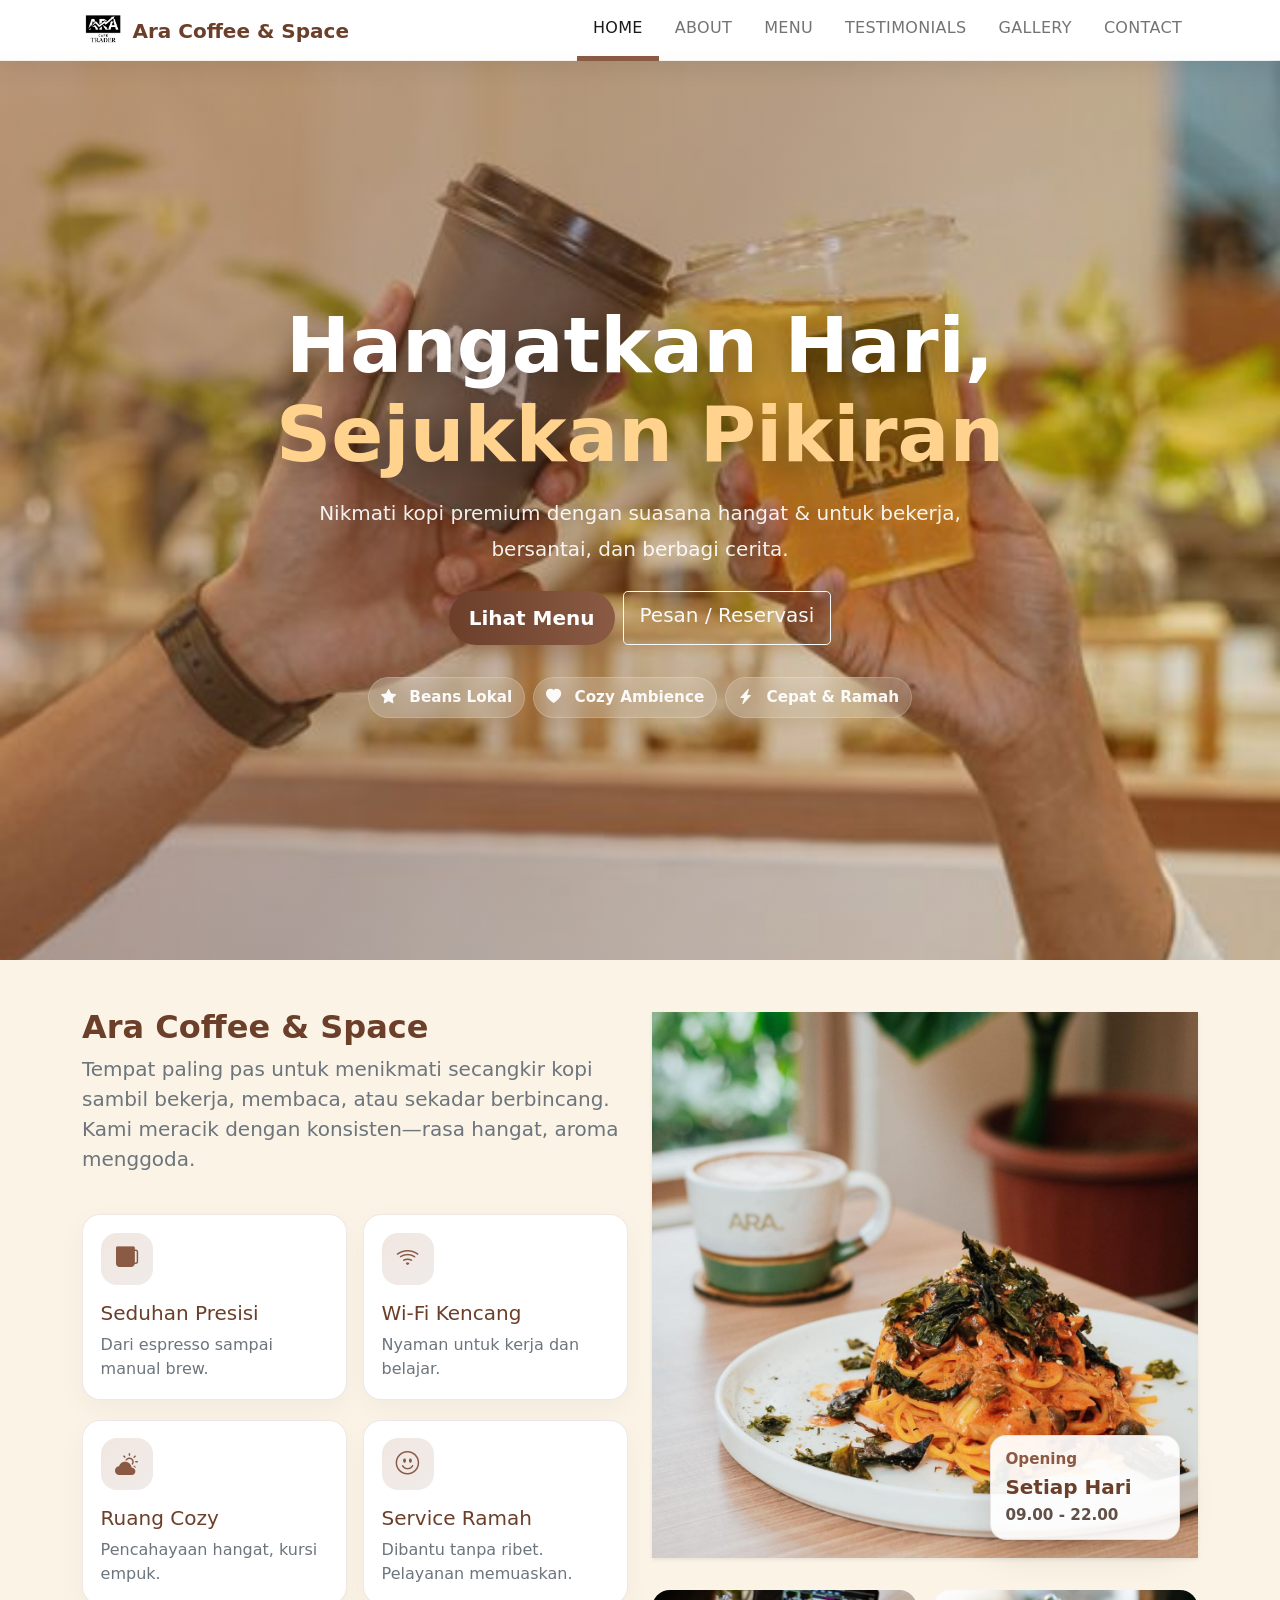
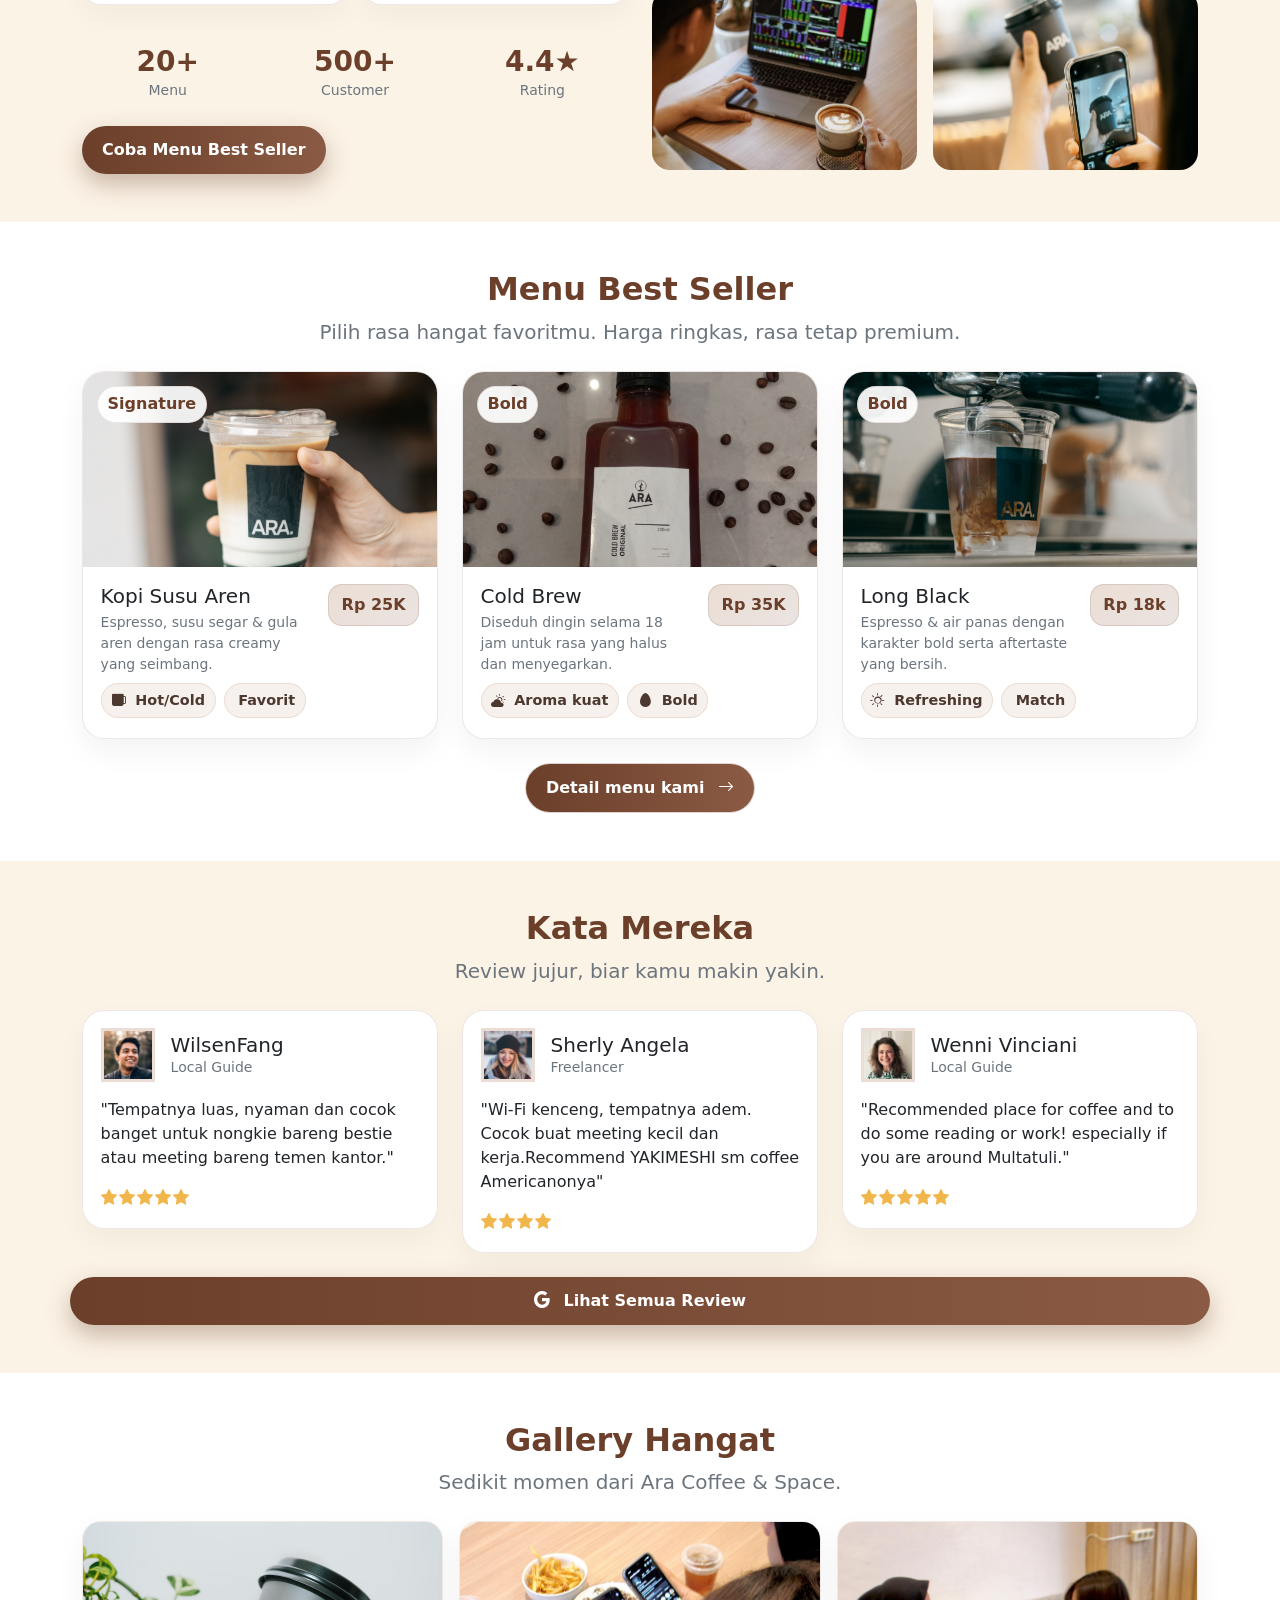
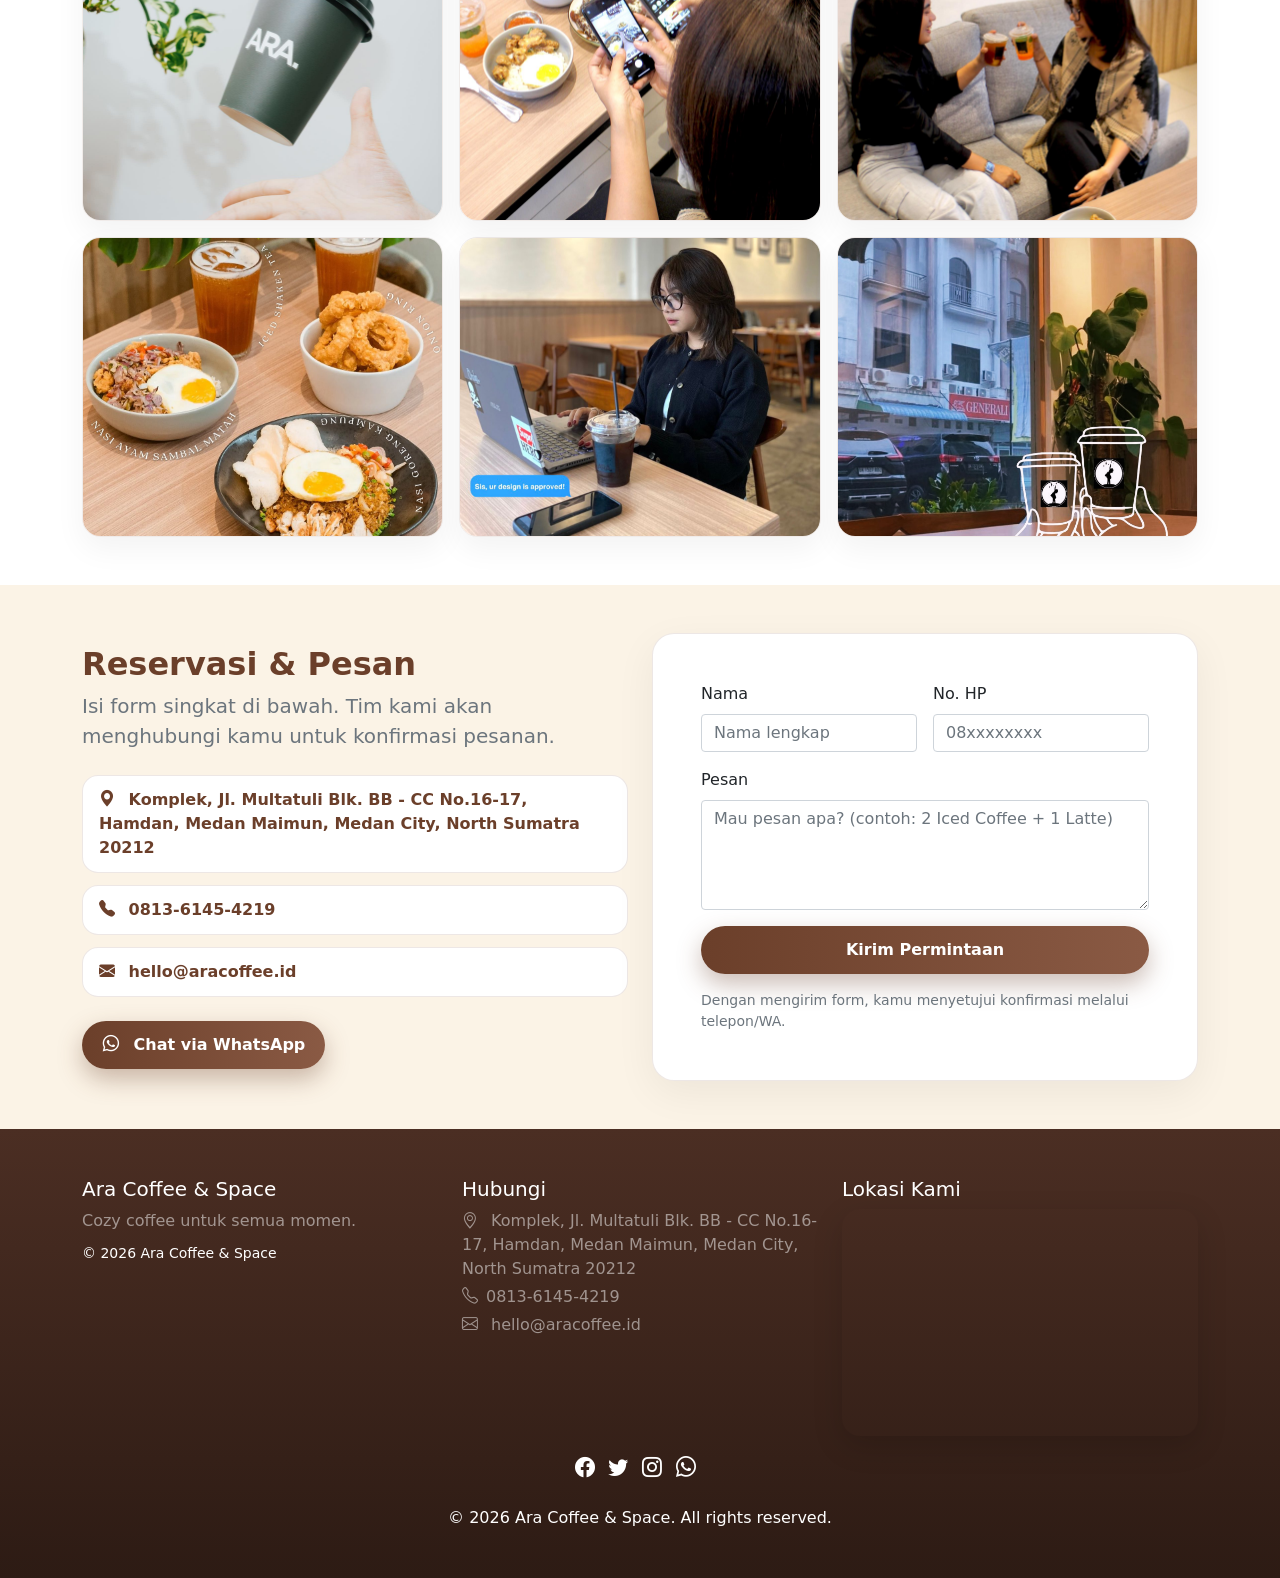
==== commit 810ac197: "Add AOS animations to various elements in index.html" ====
--- a/index.html
+++ b/index.html
@@ -136,7 +136,7 @@
           </div>
           </div>
 
-          <div class="mt-4">
+          <div class="mt-4" data-aos="fade-right" data-aos-delay="80">
             <a href="#menu" class="btn btn-coffee">Coba Menu Best Seller</a>
           </div>
         </div>
@@ -244,7 +244,7 @@
         </div>
       </div>
 
-      <div class="row mt-4">
+      <div class="row mt-4" data-aos="fade-up" data-aos-delay="220">
         <div class="col text-center">
           <a href="menu.html" class="btn btn-coffee-outline">Detail menu kami <i class="bi bi-arrow-right ms-2"></i></a>
         </div>
@@ -311,7 +311,7 @@
           </div>
         </div>
 
-        <a href="LINK_GOOGLE_MAPS" target="_blank" class="btn btn-coffee">
+        <a href="LINK_GOOGLE_MAPS" target="_blank" class="btn btn-coffee" data-aos="fade-up" data-aos-delay="220">
     <i class="bi bi-google me-2"></i>
     Lihat Semua Review
 </a>
@@ -356,7 +356,7 @@
             <div class="contact-item"><i class="bi bi-envelope-fill me-2"></i> hello@aracoffee.id</div>
           </div>
 
-          <div class="mt-4">
+          <div class="mt-4" data-aos="fade-right" data-aos-delay="80">
             <a href="#" class="btn btn-coffee"><i class="bi bi-whatsapp me-2"></i> Chat via WhatsApp</a>
           </div>
         </div>
@@ -397,20 +397,20 @@
   <footer id="main-footer" class="text-white text-center py-5">
     <div class="container">
       <div class="row">
-        <div class="text-md-start col-md-4 me-auto">
+        <div class="text-md-start col-md-4 me-auto" data-aos="fade-right" data-aos-delay="80">
           <h5 class="mb-2">Ara Coffee &amp; Space</h5>
           <p class="mb-2 text-white-50">Cozy coffee untuk semua momen.</p>
           <small>&copy; 2026 Ara Coffee &amp; Space</small>
         </div>
 
-        <div class="text-md-start col-md-4 mt-4 mt-md-0">
+        <div class="text-md-start col-md-4 mt-4 mt-md-0" data-aos="fade-up" data-aos-delay="220">
           <h5 class="mb-2">Hubungi</h5>
           <p class="mb-1 text-white-50"><i class="bi bi-geo-alt me-2"></i> Komplek, Jl. Multatuli Blk. BB - CC No.16-17, Hamdan, Medan Maimun, Medan City, North Sumatra 20212</p>
           <p class="mb-1 text-white-50"><i class="bi bi-telephone me-2"></i>0813-6145-4219</p>
           <p class="mb-0 text-white-50"><i class="bi bi-envelope me-2"></i> hello@aracoffee.id</p>
         </div>
 
-        <div class="text-md-start col-md-4 mt-4 mt-md-0">
+        <div class="text-md-start col-md-4 mt-4 mt-md-0" data-aos="fade-left" data-aos-delay="320">
           <h5 class="mb-2">Lokasi Kami</h5>
         <div class="footer-map">
           <iframe src="https://www.google.com/maps/embed?pb=!1m14!1m8!1m3!1d3982.0533859078732!2d98.6820838!3d3.5752007!3m2!1i1024!2i768!4f13.1!3m3!1m2!1s0x303131276dc8e4af%3A0x5c8fc53646486e07!2sARA%20Coffee%20by%20Sucor%20Sekuritas!5e0!3m2!1sen!2sid!4v1783441939118!5m2!1sen!2sid" width="600" height="450" style="border:0;" allowfullscreen="" loading="lazy" referrerpolicy="strict-origin-when-cross-origin"></iframe>
